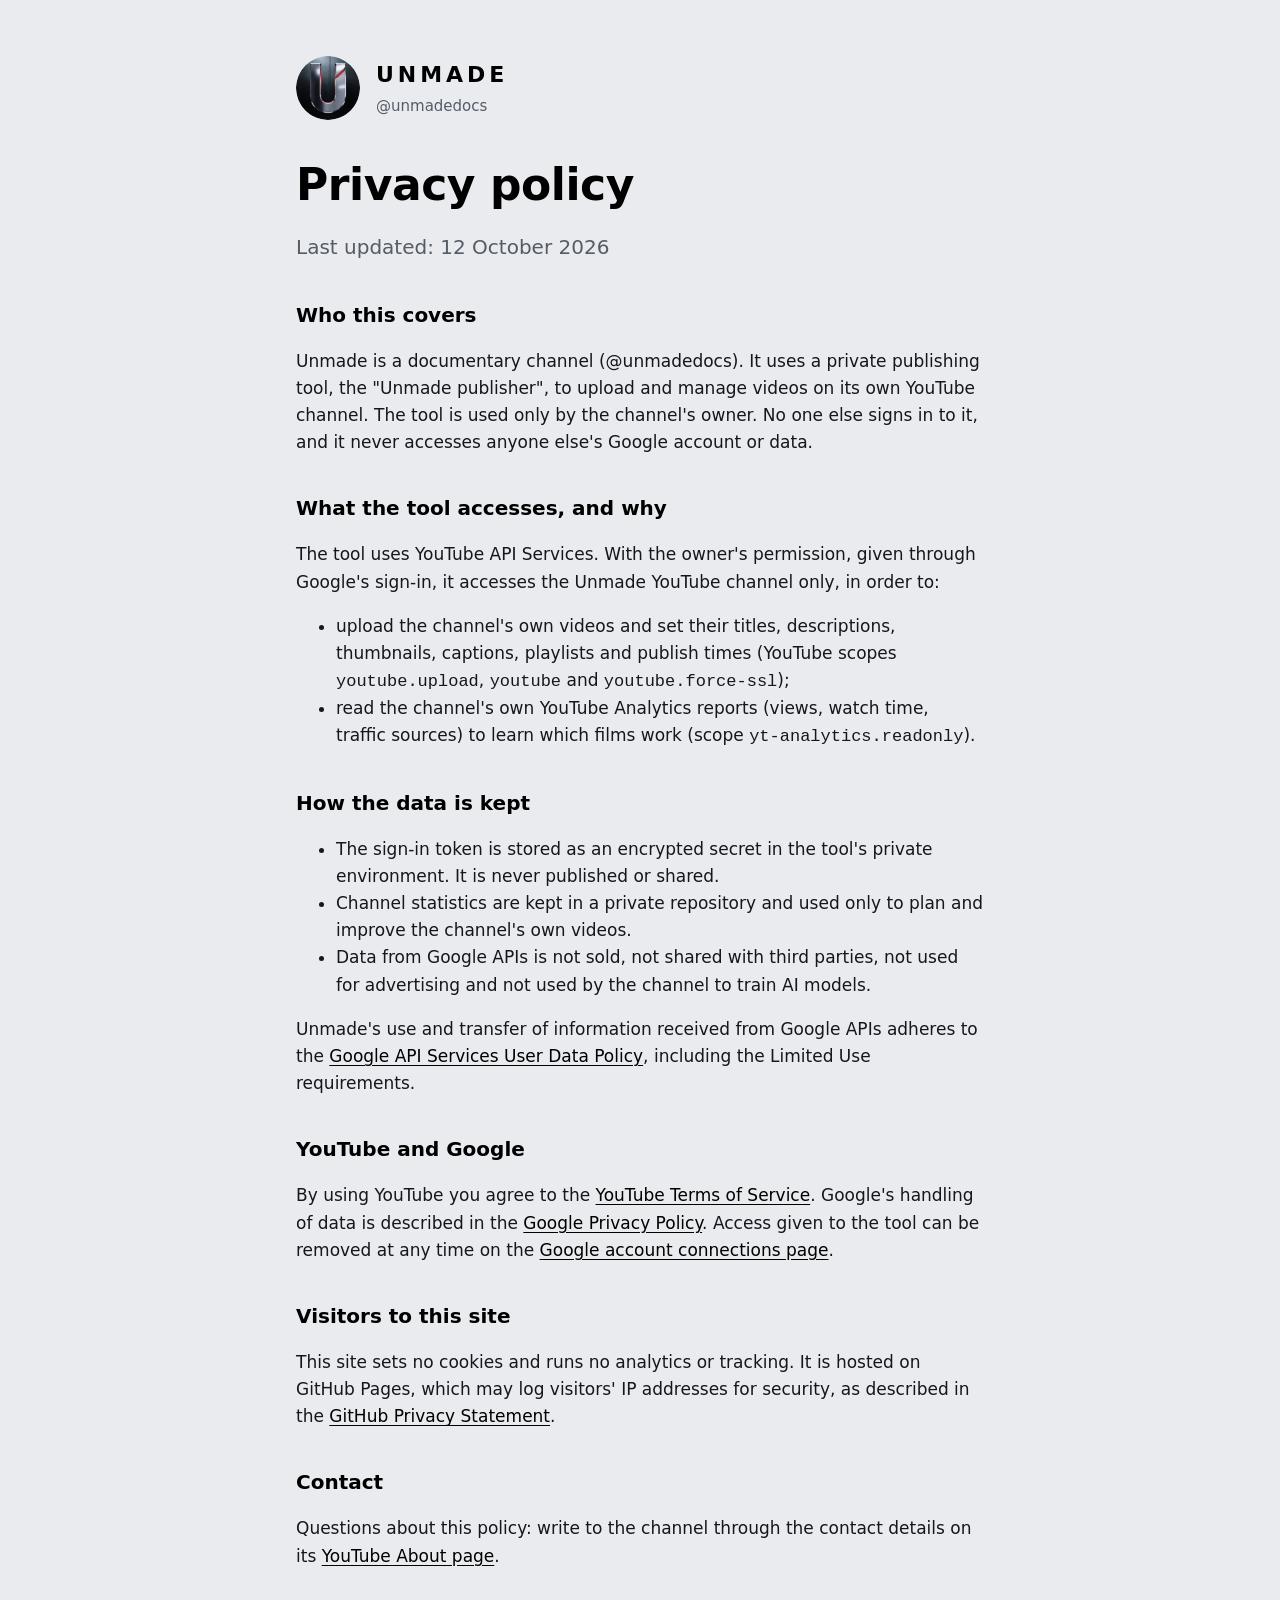
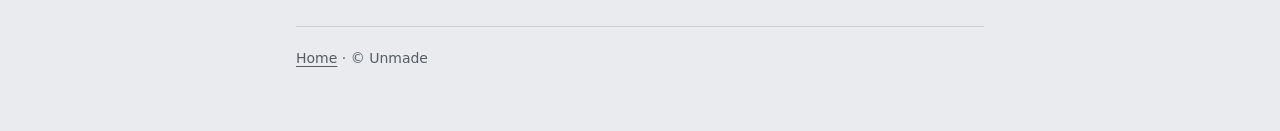
==== privacy.html @ 68589cbe "Unmade: homepage and privacy policy (moved from the old address) Co-Authored-By: Claude Opus 5.5 <no" ====
<!doctype html>
<html lang="en">
<head>
<meta charset="utf-8">
<meta name="viewport" content="width=device-width, initial-scale=1">
<meta name="robots" content="noindex, nofollow, noarchive">
<title>Unmade privacy policy</title>
<meta name="description" content="How the Unmade channel's publishing tool uses Google and YouTube data.">
<link rel="icon" href="favicon.png">
<link rel="stylesheet" href="style.css">
</head>
<body>
<main>
  <header>
    <img src="logo.png" alt="Unmade logo">
    <div>
      <a class="wordmark" href="./">UNMADE</a><br>
      <span class="handle">@unmadedocs</span>
    </div>
  </header>

  <h1>Privacy policy</h1>
  <p class="lede">Last updated: 12 October 2026</p>

  <h2>Who this covers</h2>
  <p>Unmade is a documentary channel (@unmadedocs). It uses a private publishing tool, the "Unmade publisher", to
  upload and manage videos on its own YouTube channel. The tool is used only by the channel's owner. No one else signs
  in to it, and it never accesses anyone else's Google account or data.</p>

  <h2>What the tool accesses, and why</h2>
  <p>The tool uses YouTube API Services. With the owner's permission, given through Google's sign-in, it accesses the
  Unmade YouTube channel only, in order to:</p>
  <ul>
    <li>upload the channel's own videos and set their titles, descriptions, thumbnails, captions, playlists and
      publish times (YouTube scopes <code>youtube.upload</code>, <code>youtube</code> and <code>youtube.force-ssl</code>);</li>
    <li>read the channel's own YouTube Analytics reports (views, watch time, traffic sources) to learn which films
      work (scope <code>yt-analytics.readonly</code>).</li>
  </ul>

  <h2>How the data is kept</h2>
  <ul>
    <li>The sign-in token is stored as an encrypted secret in the tool's private environment. It is never published
      or shared.</li>
    <li>Channel statistics are kept in a private repository and used only to plan and improve the channel's own
      videos.</li>
    <li>Data from Google APIs is not sold, not shared with third parties, not used for advertising and not used by the
      channel to train AI models.</li>
  </ul>
  <p>Unmade's use and transfer of information received from Google APIs adheres to the
  <a href="https://developers.google.com/terms/api-services-user-data-policy">Google API Services User Data Policy</a>,
  including the Limited Use requirements.</p>

  <h2>YouTube and Google</h2>
  <p>By using YouTube you agree to the <a href="https://www.youtube.com/t/terms">YouTube Terms of Service</a>. Google's
  handling of data is described in the <a href="https://policies.google.com/privacy">Google Privacy Policy</a>. Access
  given to the tool can be removed at any time on the
  <a href="https://myaccount.google.com/connections">Google account connections page</a>.</p>

  <h2>Visitors to this site</h2>
  <p>This site sets no cookies and runs no analytics or tracking. It is hosted on GitHub Pages, which may log visitors'
  IP addresses for security, as described in the
  <a href="https://docs.github.com/en/site-policy/privacy-policies/github-general-privacy-statement">GitHub Privacy Statement</a>.</p>

  <h2>Contact</h2>
  <p>Questions about this policy: write to the channel through the contact details on its
  <a href="https://www.youtube.com/@unmadedocs/about">YouTube About page</a>.</p>

  <footer>
    <a href="./">Home</a> · © Unmade
  </footer>
</main>
</body>
</html>
---- style.css ----
:root {
  --ground: #07080A; --surface: #111317; --line: #2A2E36;
  --text: #D9DEE4; --muted: #9AA3AD; --hi: #FFFFFF; --signal: #F03A3F;
}
@media (prefers-color-scheme: light) {
  :root { --ground: #E9EBEE; --surface: #FFFFFF; --line: #C9CED6; --text: #15171B; --muted: #555C66; --hi: #000000; --signal: #B3151A; }
}
* { box-sizing: border-box; }
html { -webkit-text-size-adjust: 100%; }
body {
  margin: 0; background: var(--ground); color: var(--text);
  font: 17px/1.6 "Inter", system-ui, -apple-system, "Segoe UI", Roboto, sans-serif;
}
main { max-width: 720px; margin: 0 auto; padding: 56px 16px 64px; }
header { display: flex; align-items: center; gap: 16px; margin-bottom: 40px; }
header img { width: 64px; height: 64px; border-radius: 50%; }
.wordmark { font-weight: 800; letter-spacing: 0.18em; font-size: 22px; color: var(--hi); text-decoration: none; }
.handle { color: var(--muted); font-size: 15px; }
h1 { font-size: clamp(30px, 6vw, 44px); line-height: 1.15; color: var(--hi); margin: 0 0 16px; letter-spacing: -0.01em; }
h2 { font-size: 20px; color: var(--hi); margin: 36px 0 8px; }
p, li { color: var(--text); }
.lede { font-size: 20px; color: var(--muted); margin-bottom: 32px; }
.accent { color: var(--signal); }
a { color: var(--hi); text-underline-offset: 3px; }
ul.links { list-style: none; padding: 0; display: grid; gap: 10px; margin: 24px 0 40px; }
ul.links a {
  display: block; padding: 14px 16px; background: var(--surface); border: 1px solid var(--line);
  border-radius: 10px; text-decoration: none;
}
ul.links a:hover, ul.links a:focus-visible { border-color: var(--signal); }
ul.links span { color: var(--muted); font-size: 15px; margin-left: 6px; }
footer { margin-top: 56px; padding-top: 20px; border-top: 1px solid var(--line); color: var(--muted); font-size: 14px; }
footer a { color: var(--muted); }
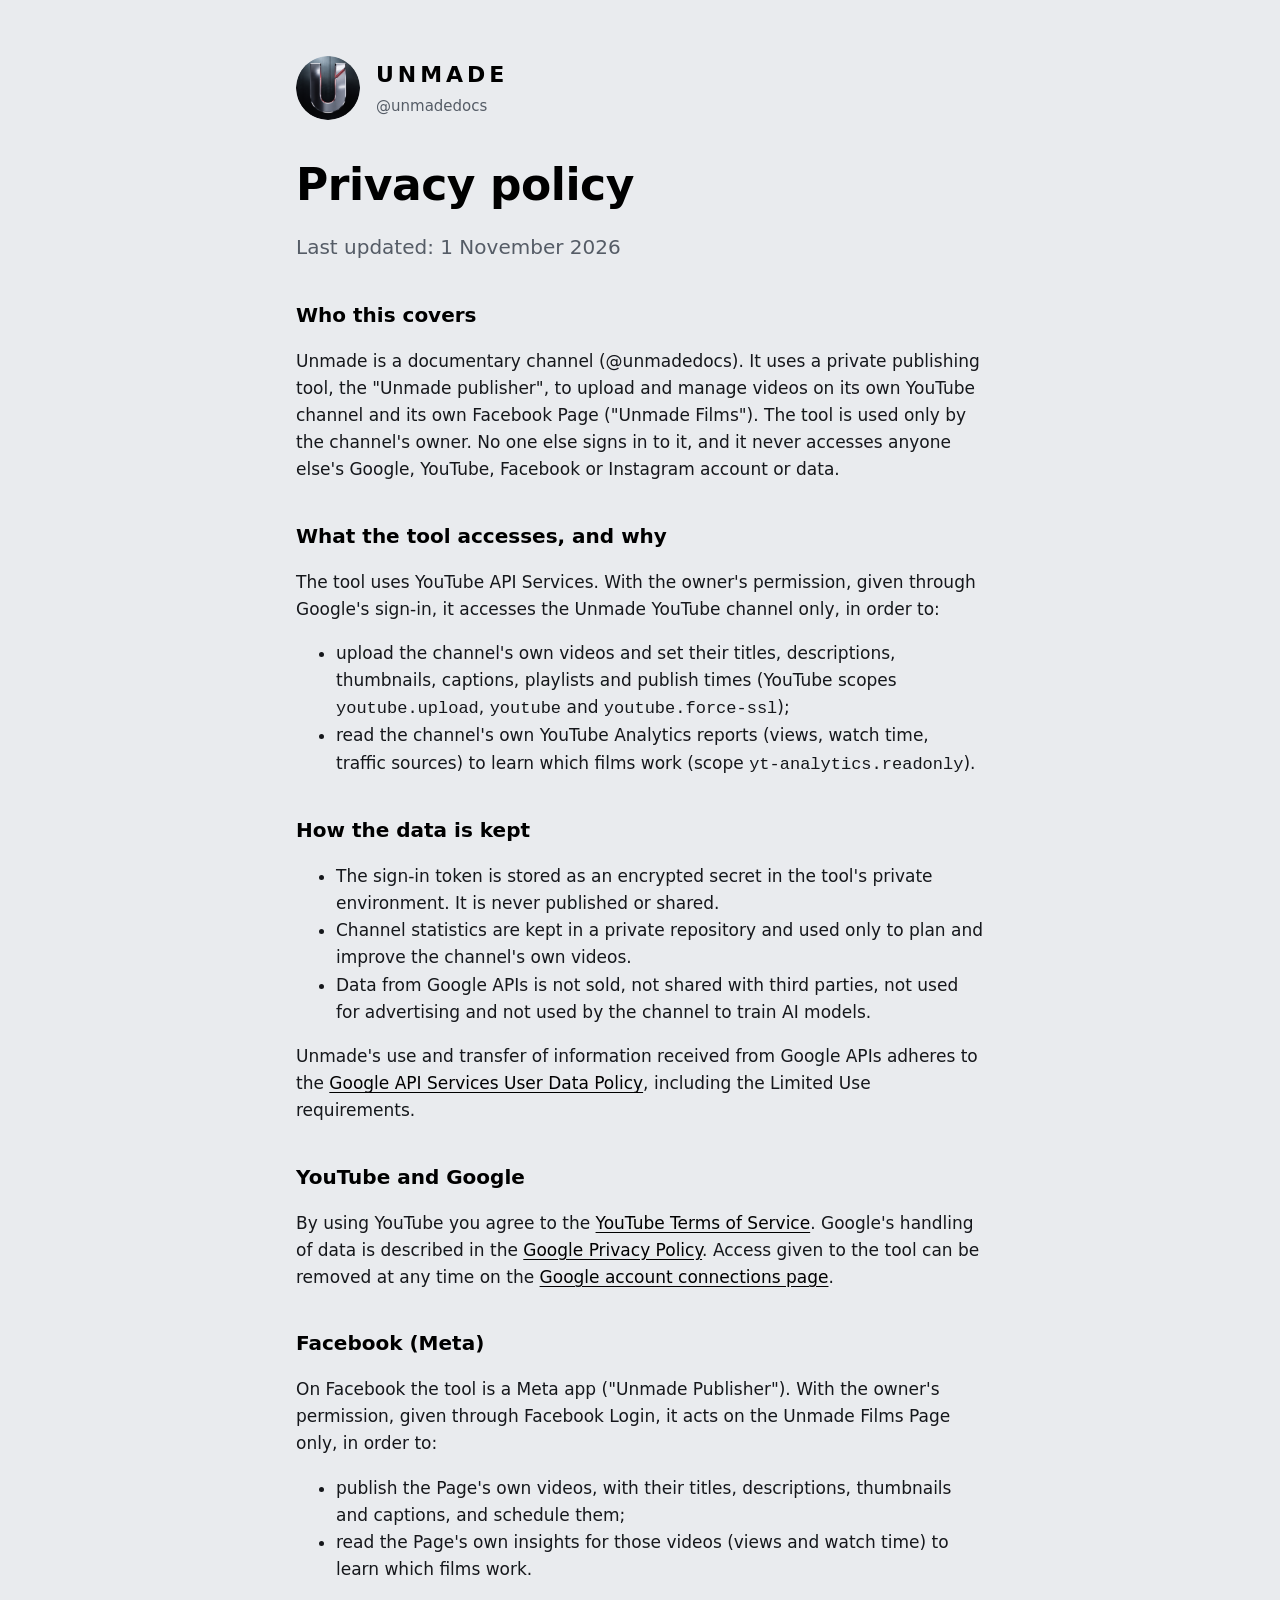
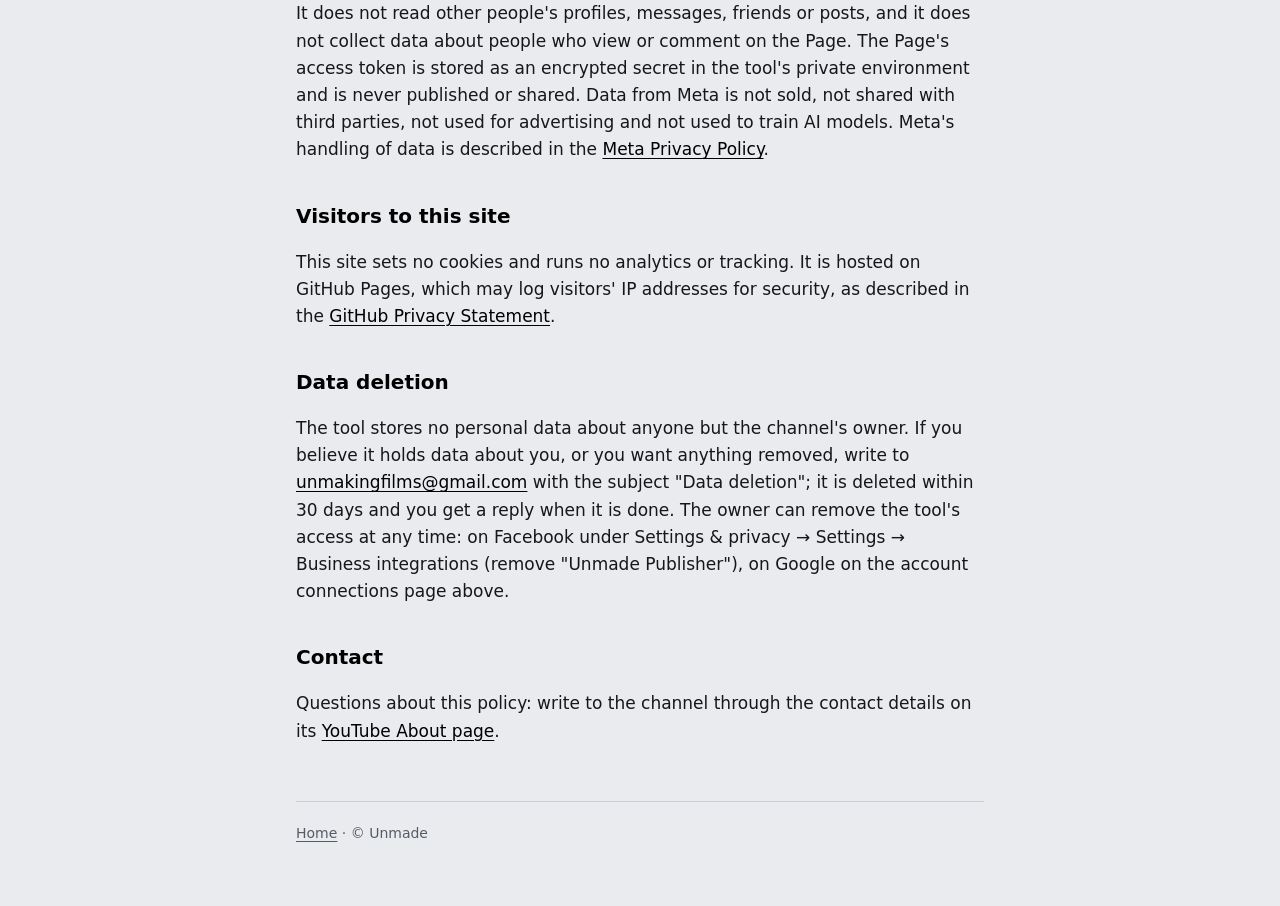
==== commit 2f3913eb: "privacy: Facebook (Meta) section and #data-deletion for the Meta app Unmade Publisher" ====
--- a/privacy.html
+++ b/privacy.html
@@ -5,7 +5,7 @@
 <meta name="viewport" content="width=device-width, initial-scale=1">
 <meta name="robots" content="noindex, nofollow, noarchive">
 <title>Unmade privacy policy</title>
-<meta name="description" content="How the Unmade channel's publishing tool uses Google and YouTube data.">
+<meta name="description" content="How the Unmade channel's publishing tool uses Google, YouTube and Meta data, and how to ask for data to be deleted.">
 <link rel="icon" href="favicon.png">
 <link rel="stylesheet" href="style.css">
 </head>
@@ -20,12 +20,13 @@
   </header>
 
   <h1>Privacy policy</h1>
-  <p class="lede">Last updated: 12 October 2026</p>
+  <p class="lede">Last updated: 1 November 2026</p>
 
   <h2>Who this covers</h2>
   <p>Unmade is a documentary channel (@unmadedocs). It uses a private publishing tool, the "Unmade publisher", to
-  upload and manage videos on its own YouTube channel. The tool is used only by the channel's owner. No one else signs
-  in to it, and it never accesses anyone else's Google account or data.</p>
+  upload and manage videos on its own YouTube channel and its own Facebook Page ("Unmade Films"). The tool is used only
+  by the channel's owner. No one else signs in to it, and it never accesses anyone else's Google, YouTube, Facebook or
+  Instagram account or data.</p>
 
   <h2>What the tool accesses, and why</h2>
   <p>The tool uses YouTube API Services. With the owner's permission, given through Google's sign-in, it accesses the
@@ -56,10 +57,30 @@
   given to the tool can be removed at any time on the
   <a href="https://myaccount.google.com/connections">Google account connections page</a>.</p>
 
+  <h2>Facebook (Meta)</h2>
+  <p>On Facebook the tool is a Meta app ("Unmade Publisher"). With the owner's permission, given through Facebook
+  Login, it acts on the Unmade Films Page only, in order to:</p>
+  <ul>
+    <li>publish the Page's own videos, with their titles, descriptions, thumbnails and captions, and schedule them;</li>
+    <li>read the Page's own insights for those videos (views and watch time) to learn which films work.</li>
+  </ul>
+  <p>It does not read other people's profiles, messages, friends or posts, and it does not collect data about
+  people who view or comment on the Page. The Page's access token is stored as an encrypted secret in the tool's
+  private environment and is never published or shared. Data from Meta is not sold, not shared with third parties,
+  not used for advertising and not used to train AI models. Meta's handling of data is described in the
+  <a href="https://www.facebook.com/privacy/policy/">Meta Privacy Policy</a>.</p>
+
   <h2>Visitors to this site</h2>
   <p>This site sets no cookies and runs no analytics or tracking. It is hosted on GitHub Pages, which may log visitors'
   IP addresses for security, as described in the
   <a href="https://docs.github.com/en/site-policy/privacy-policies/github-general-privacy-statement">GitHub Privacy Statement</a>.</p>
+
+  <h2 id="data-deletion">Data deletion</h2>
+  <p>The tool stores no personal data about anyone but the channel's owner. If you believe it holds data about you,
+  or you want anything removed, write to <a href="mailto:unmakingfilms@gmail.com">unmakingfilms@gmail.com</a> with
+  the subject "Data deletion"; it is deleted within 30 days and you get a reply when it is done. The owner can remove
+  the tool's access at any time: on Facebook under Settings &amp; privacy &rarr; Settings &rarr; Business integrations
+  (remove "Unmade Publisher"), on Google on the account connections page above.</p>
 
   <h2>Contact</h2>
   <p>Questions about this policy: write to the channel through the contact details on its
